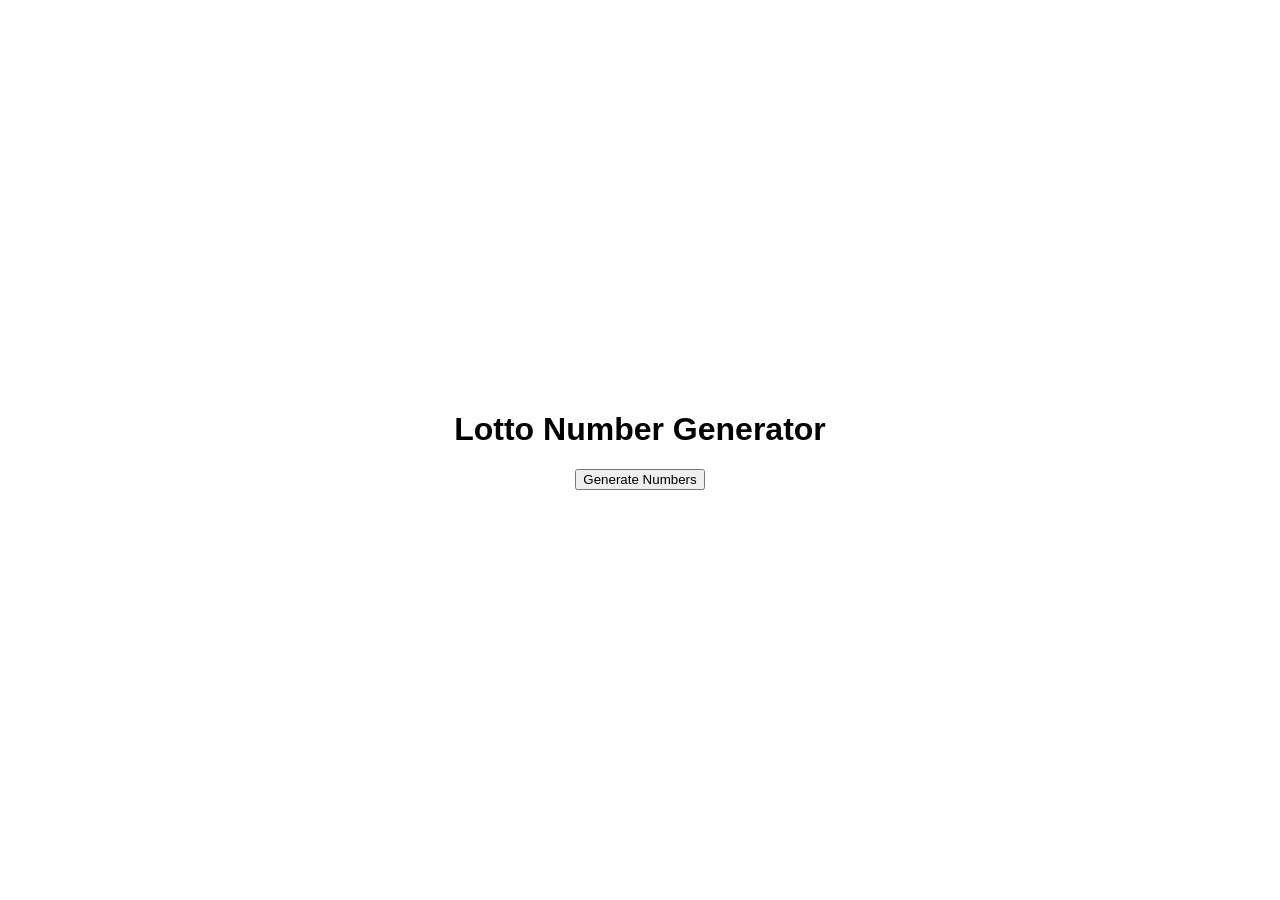
==== index.html @ 63b9f229 "Upload current code for product builder lecture" ====
<!doctype html>
<html lang="en">
<head>
  <meta charset="UTF-8" />
  <meta name="viewport" content="width=device-width, initial-scale=1.0" />
  <title>Lotto Number Generator</title>
  <link href='/style.css' rel='stylesheet'>
</head>
<body>
  <h1>Lotto Number Generator</h1>
  <button id="generator-button">Generate Numbers</button>
  <div id="lotto-numbers"></div>
  <script defer type="text/javascript" src="/main.js"></script>
</body>
</html>
---- style.css ----
body {
  font-family: sans-serif;
  display: flex;
  flex-direction: column;
  align-items: center;
  justify-content: center;
  height: 100vh;
  margin: 0;
}

#lotto-numbers {
  display: flex;
  margin-top: 20px;
}

.lotto-number {
  width: 50px;
  height: 50px;
  border-radius: 50%;
  background-color: #eee;
  display: flex;
  align-items: center;
  justify-content: center;
  margin: 0 5px;
  font-size: 20px;
}
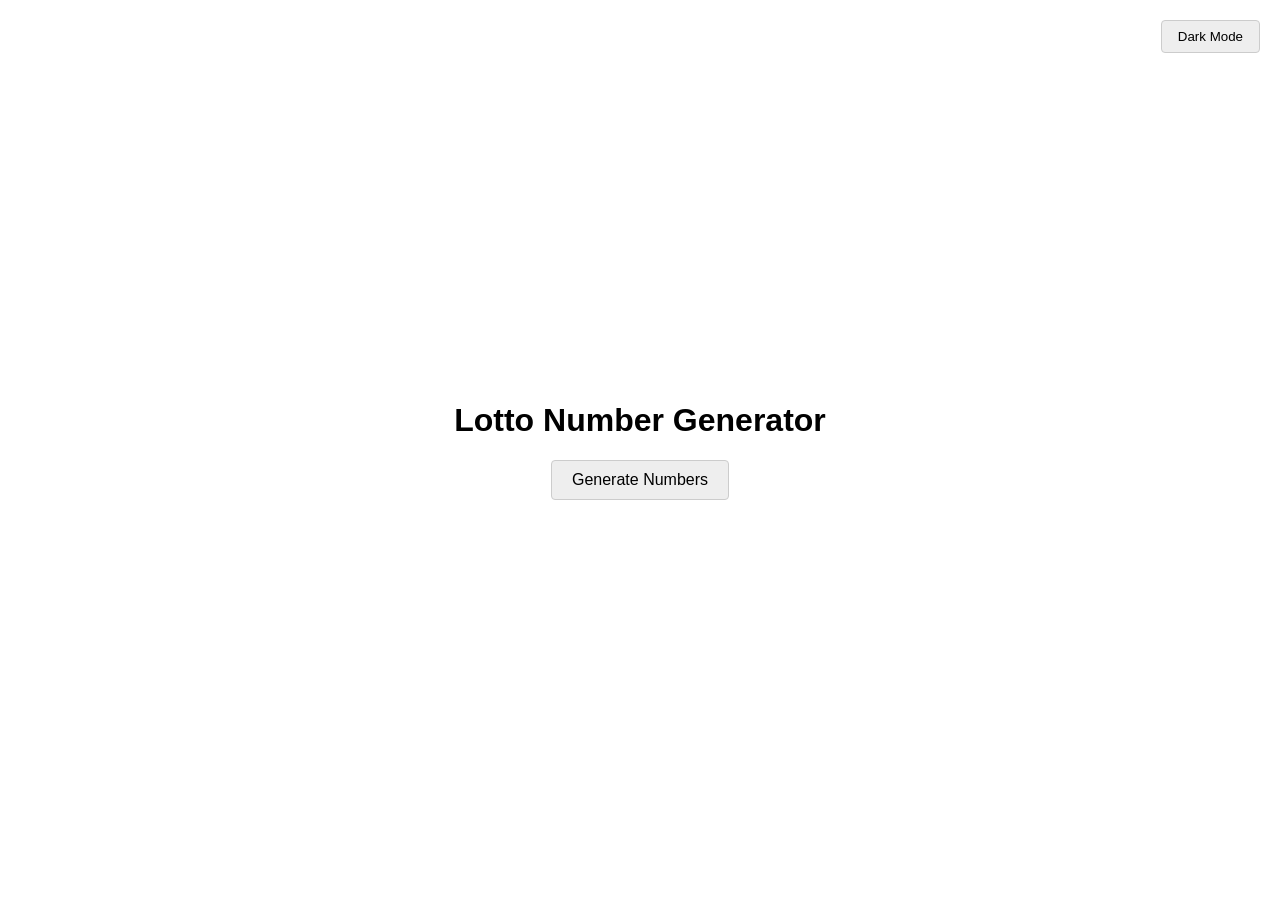
==== commit 1a8a0f64: "Add Dark/Light mode and theme toggle feature" ====
--- a/index.html
+++ b/index.html
@@ -7,9 +7,10 @@
   <link href='/style.css' rel='stylesheet'>
 </head>
 <body>
+  <button id="theme-toggle">Dark Mode</button>
   <h1>Lotto Number Generator</h1>
   <button id="generator-button">Generate Numbers</button>
   <div id="lotto-numbers"></div>
   <script defer type="text/javascript" src="/main.js"></script>
 </body>
-</html>+</html>
--- a/style.css
+++ b/style.css
@@ -1,3 +1,21 @@
+:root {
+  --bg-color: #ffffff;
+  --text-color: #000000;
+  --button-bg: #eeeeee;
+  --button-text: #000000;
+  --ball-bg: #f0f0f0;
+  --ball-text: #000000;
+}
+
+[data-theme='dark'] {
+  --bg-color: #1a1a1a;
+  --text-color: #f0f0f0;
+  --button-bg: #333333;
+  --button-text: #ffffff;
+  --ball-bg: #444444;
+  --ball-text: #ffffff;
+}
+
 body {
   font-family: sans-serif;
   display: flex;
@@ -6,6 +24,31 @@
   justify-content: center;
   height: 100vh;
   margin: 0;
+  background-color: var(--bg-color);
+  color: var(--text-color);
+  transition: background-color 0.3s, color 0.3s;
+}
+
+#theme-toggle {
+  position: absolute;
+  top: 20px;
+  right: 20px;
+  padding: 8px 16px;
+  cursor: pointer;
+  background-color: var(--button-bg);
+  color: var(--button-text);
+  border: 1px solid #ccc;
+  border-radius: 4px;
+}
+
+#generator-button {
+  padding: 10px 20px;
+  font-size: 16px;
+  cursor: pointer;
+  background-color: var(--button-bg);
+  color: var(--button-text);
+  border: 1px solid #ccc;
+  border-radius: 4px;
 }
 
 #lotto-numbers {
@@ -17,10 +60,12 @@
   width: 50px;
   height: 50px;
   border-radius: 50%;
-  background-color: #eee;
+  background-color: var(--ball-bg);
+  color: var(--ball-text);
   display: flex;
   align-items: center;
   justify-content: center;
   margin: 0 5px;
   font-size: 20px;
+  border: 1px solid #ccc;
 }
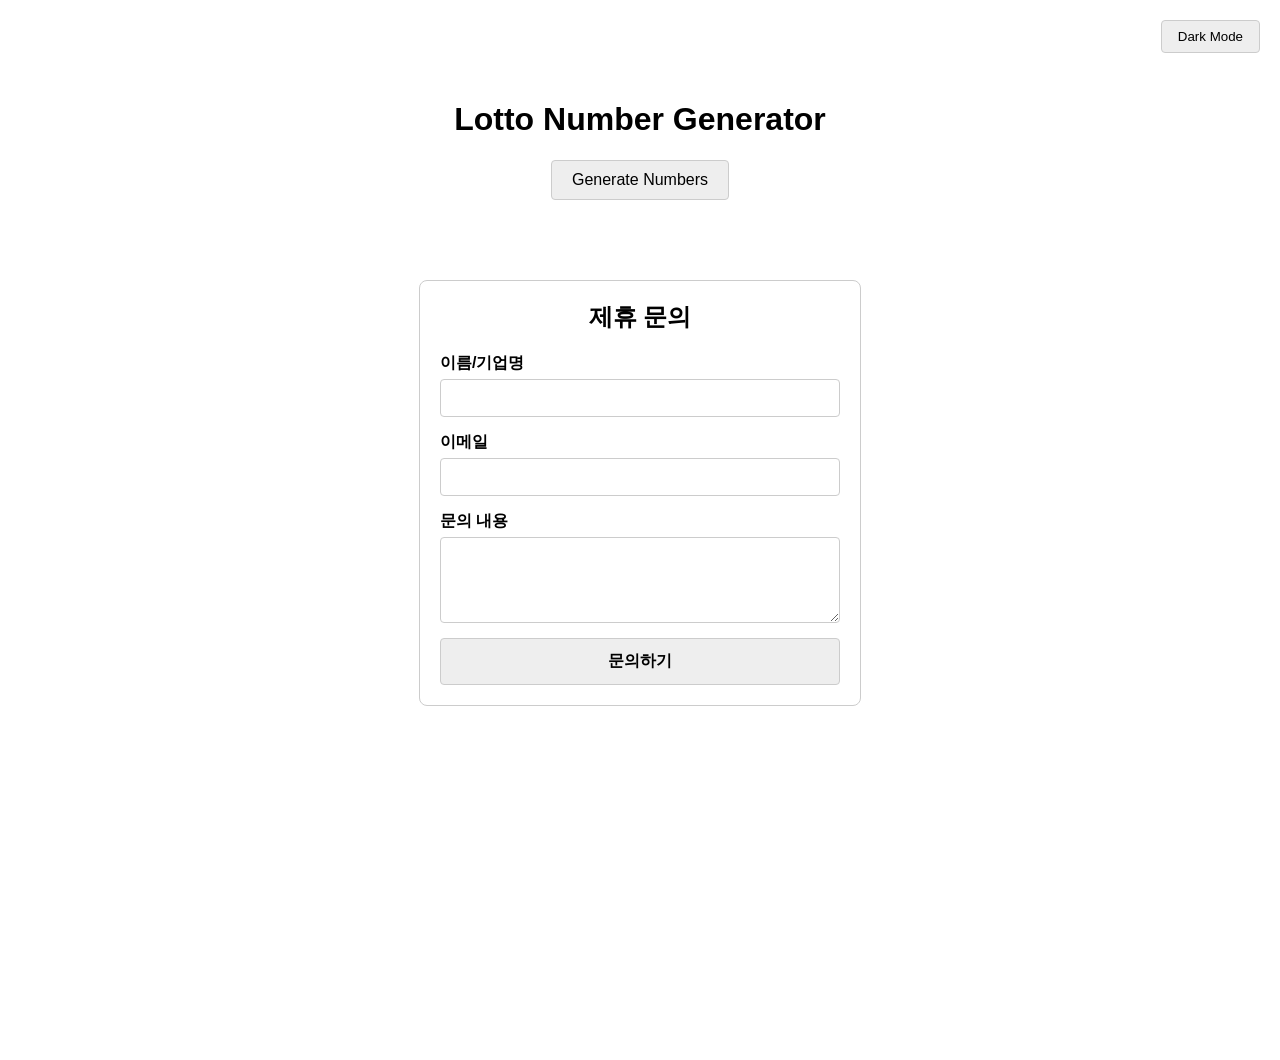
==== commit 4a991c36: "Add partnership inquiry form with Formspree" ====
--- a/index.html
+++ b/index.html
@@ -11,6 +11,26 @@
   <h1>Lotto Number Generator</h1>
   <button id="generator-button">Generate Numbers</button>
   <div id="lotto-numbers"></div>
+
+  <section id="partnership-form">
+    <h2>제휴 문의</h2>
+    <form action="https://formspree.io/f/mbdaevob" method="POST">
+      <div class="form-group">
+        <label for="name">이름/기업명</label>
+        <input type="text" id="name" name="name" required>
+      </div>
+      <div class="form-group">
+        <label for="email">이메일</label>
+        <input type="email" id="email" name="email" required>
+      </div>
+      <div class="form-group">
+        <label for="message">문의 내용</label>
+        <textarea id="message" name="message" rows="4" required></textarea>
+      </div>
+      <button type="submit" id="submit-button">문의하기</button>
+    </form>
+  </section>
+
   <script defer type="text/javascript" src="/main.js"></script>
 </body>
 </html>
--- a/style.css
+++ b/style.css
@@ -21,16 +21,17 @@
   display: flex;
   flex-direction: column;
   align-items: center;
-  justify-content: center;
-  height: 100vh;
+  justify-content: flex-start;
+  min-height: 100vh;
   margin: 0;
+  padding: 80px 20px;
   background-color: var(--bg-color);
   color: var(--text-color);
   transition: background-color 0.3s, color 0.3s;
 }
 
 #theme-toggle {
-  position: absolute;
+  position: fixed;
   top: 20px;
   right: 20px;
   padding: 8px 16px;
@@ -69,3 +70,51 @@
   font-size: 20px;
   border: 1px solid #ccc;
 }
+
+#partnership-form {
+  margin-top: 60px;
+  width: 100%;
+  max-width: 400px;
+  padding: 20px;
+  border: 1px solid #ccc;
+  border-radius: 8px;
+  background-color: var(--bg-color);
+}
+
+#partnership-form h2 {
+  text-align: center;
+  margin-top: 0;
+}
+
+.form-group {
+  margin-bottom: 15px;
+  display: flex;
+  flex-direction: column;
+}
+
+.form-group label {
+  margin-bottom: 5px;
+  font-weight: bold;
+}
+
+.form-group input,
+.form-group textarea {
+  padding: 10px;
+  border: 1px solid #ccc;
+  border-radius: 4px;
+  background-color: var(--bg-color);
+  color: var(--text-color);
+  font-size: 14px;
+}
+
+#submit-button {
+  width: 100%;
+  padding: 12px;
+  font-size: 16px;
+  cursor: pointer;
+  background-color: var(--button-bg);
+  color: var(--button-text);
+  border: 1px solid #ccc;
+  border-radius: 4px;
+  font-weight: bold;
+}
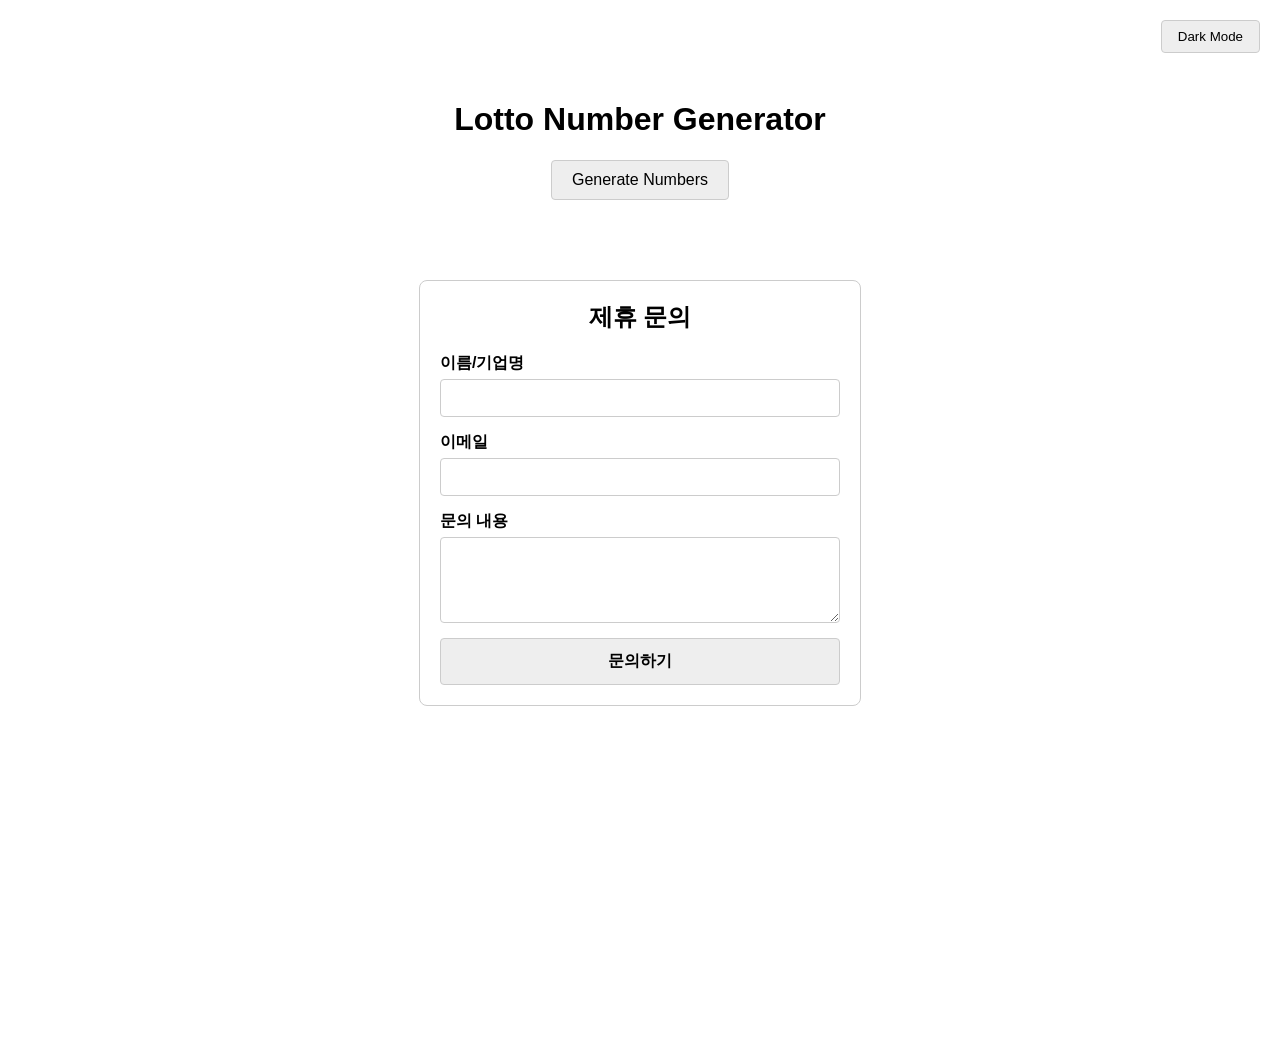
==== commit e86a9026: "Add Disqus comment section" ====
--- a/index.html
+++ b/index.html
@@ -31,6 +31,28 @@
     </form>
   </section>
 
+  <section id="comments">
+    <div id="disqus_thread"></div>
+    <script>
+        /**
+        *  RECOMMENDED CONFIGURATION VARIABLES: EDIT AND UNCOMMENT THE SECTION BELOW TO INSERT DYNAMIC VALUES FROM YOUR PLATFORM OR CMS.
+        *  LEARN WHY DEFINING THESE VARIABLES IS IMPORTANT: https://disqus.com/admin/universalcode/#configuration-variables    */
+        /*
+        var disqus_config = function () {
+        this.page.url = PAGE_URL;  // Replace PAGE_URL with your page's canonical URL variable
+        this.page.identifier = PAGE_IDENTIFIER; // Replace PAGE_IDENTIFIER with your page's unique identifier variable
+        };
+        */
+        (function() { // DON'T EDIT BELOW THIS LINE
+        var d = document, s = d.createElement('script');
+        s.src = 'https://productbuilder-njjgmmqi5a.disqus.com/embed.js';
+        s.setAttribute('data-timestamp', +new Date());
+        (d.head || d.body).appendChild(s);
+        })();
+    </script>
+    <noscript>Please enable JavaScript to view the <a href="https://disqus.com/?ref_noscript">comments powered by Disqus.</a></noscript>
+  </section>
+
   <script defer type="text/javascript" src="/main.js"></script>
 </body>
 </html>
--- a/style.css
+++ b/style.css
@@ -118,3 +118,10 @@
   border-radius: 4px;
   font-weight: bold;
 }
+
+#comments {
+  margin-top: 60px;
+  width: 100%;
+  max-width: 600px;
+  padding: 20px;
+}
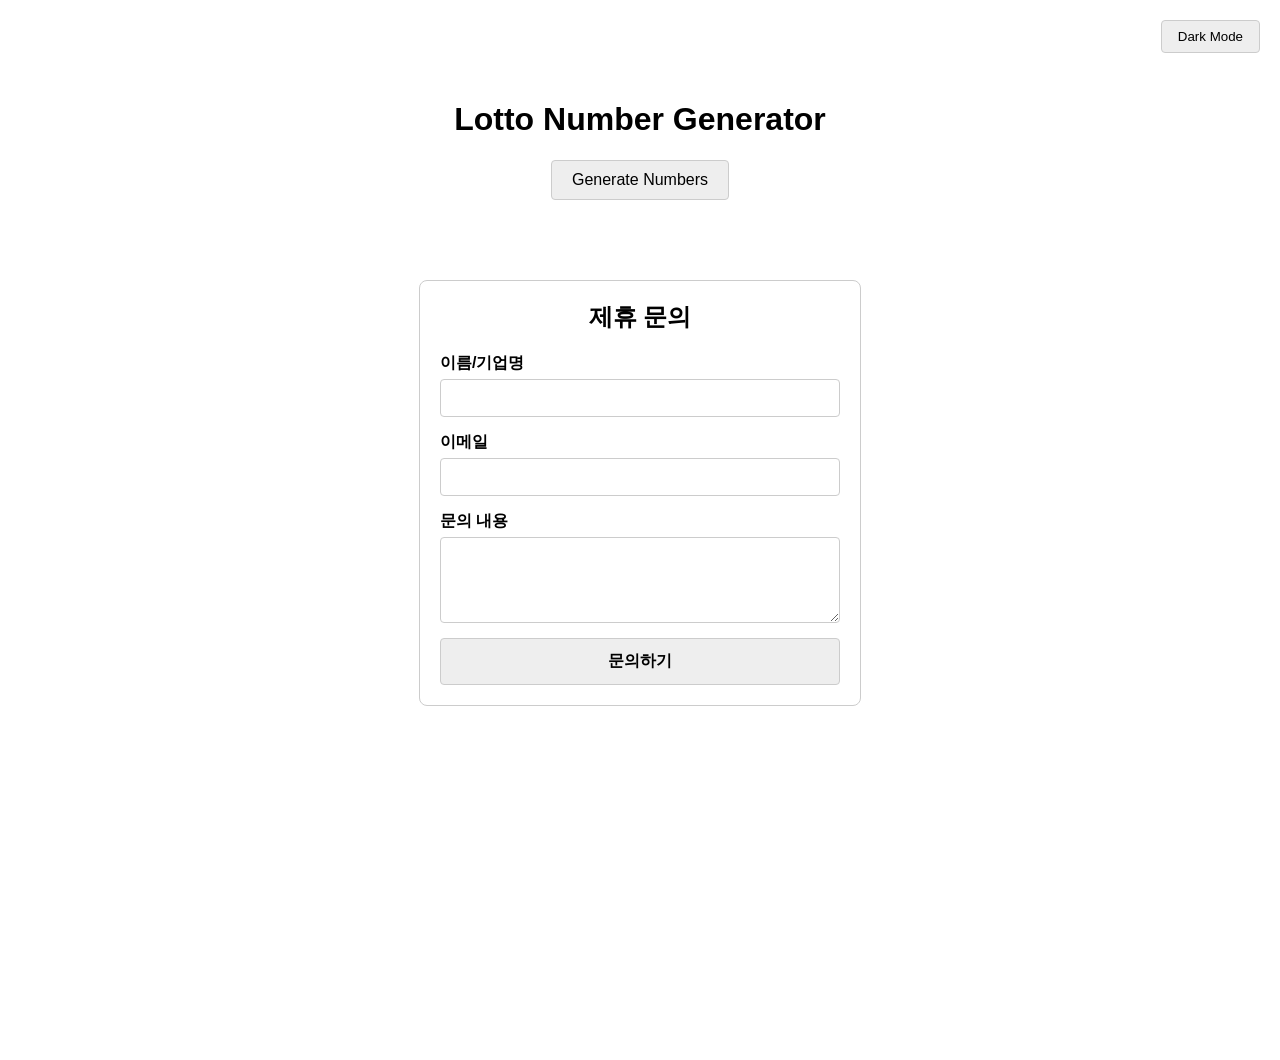
==== commit d3264936: "Add Google AdSense script" ====
--- a/index.html
+++ b/index.html
@@ -4,6 +4,8 @@
   <meta charset="UTF-8" />
   <meta name="viewport" content="width=device-width, initial-scale=1.0" />
   <title>Lotto Number Generator</title>
+  <script async src="https://pagead2.googlesyndication.com/pagead/js/adsbygoogle.js?client=ca-pub-6834565476457614"
+     crossorigin="anonymous"></script>
   <link href='/style.css' rel='stylesheet'>
 </head>
 <body>
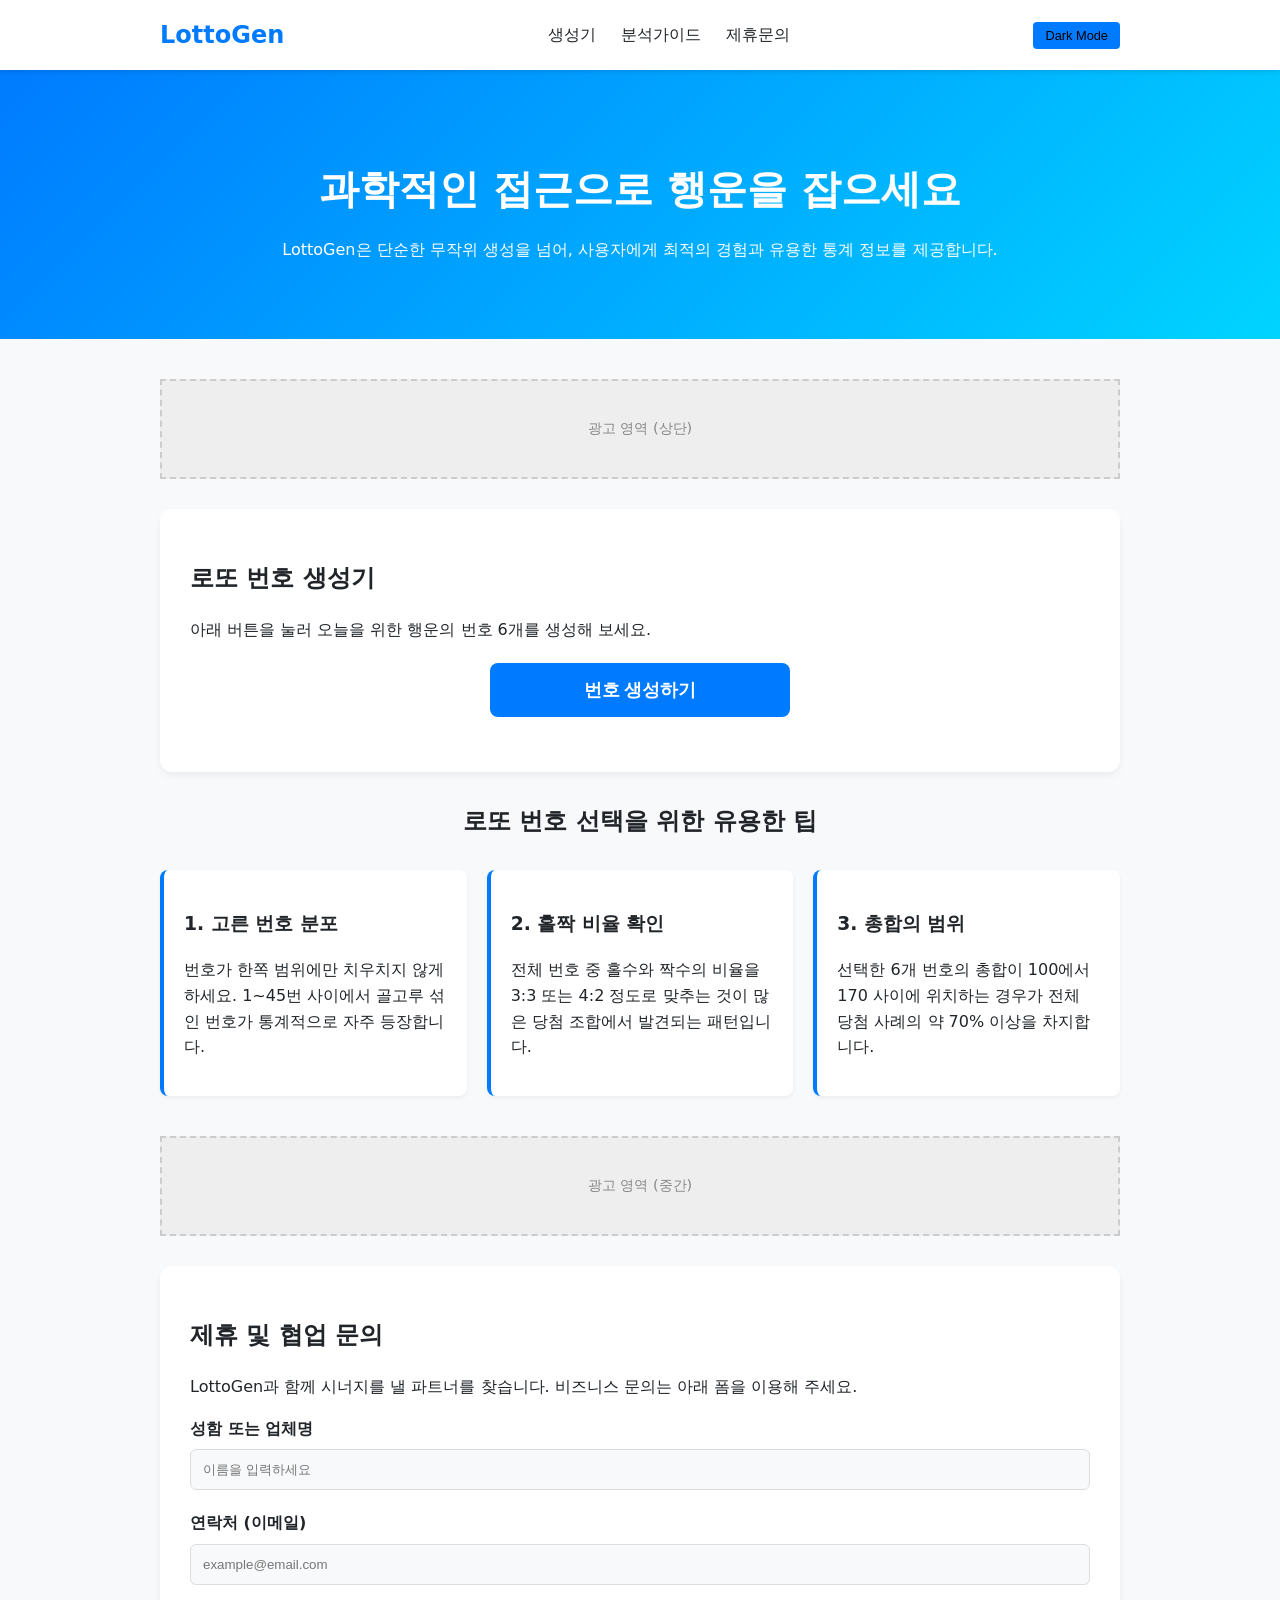
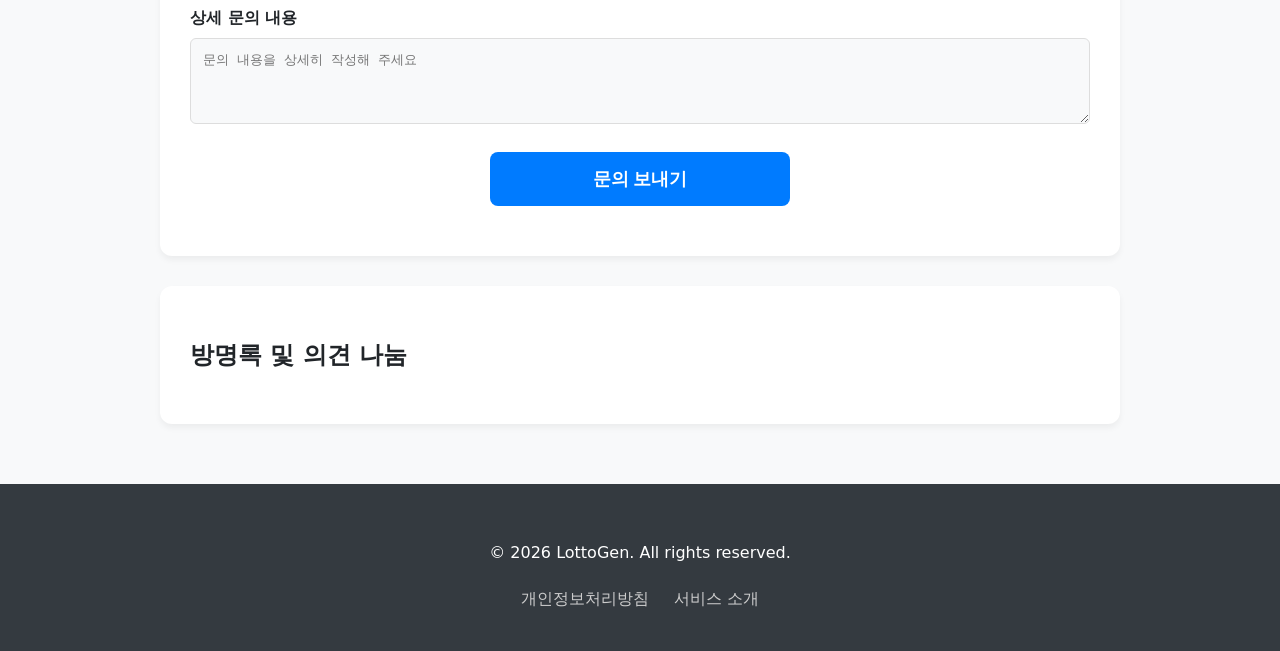
==== commit 2c79c2f1: "Optimize for AdSense: Add Privacy Policy, Nav, and high-quality content" ====
--- a/index.html
+++ b/index.html
@@ -1,59 +1,106 @@
 <!doctype html>
-<html lang="en">
+<html lang="ko">
 <head>
   <meta charset="UTF-8" />
   <meta name="viewport" content="width=device-width, initial-scale=1.0" />
-  <title>Lotto Number Generator</title>
+  <title>LottoGen - 고품질 로또 번호 생성기 및 분석 가이드</title>
   <script async src="https://pagead2.googlesyndication.com/pagead/js/adsbygoogle.js?client=ca-pub-6834565476457614"
      crossorigin="anonymous"></script>
   <link href='/style.css' rel='stylesheet'>
 </head>
 <body>
-  <button id="theme-toggle">Dark Mode</button>
-  <h1>Lotto Number Generator</h1>
-  <button id="generator-button">Generate Numbers</button>
-  <div id="lotto-numbers"></div>
+  <nav>
+    <div class="nav-container">
+      <a href="/" class="logo">LottoGen</a>
+      <div class="nav-links">
+        <a href="#generator">생성기</a>
+        <a href="#about">분석가이드</a>
+        <a href="#partnership">제휴문의</a>
+      </div>
+      <button id="theme-toggle">Dark Mode</button>
+    </div>
+  </nav>
 
-  <section id="partnership-form">
-    <h2>제휴 문의</h2>
-    <form action="https://formspree.io/f/mbdaevob" method="POST">
-      <div class="form-group">
-        <label for="name">이름/기업명</label>
-        <input type="text" id="name" name="name" required>
+  <header class="hero">
+    <h1>과학적인 접근으로 행운을 잡으세요</h1>
+    <p>LottoGen은 단순한 무작위 생성을 넘어, 사용자에게 최적의 경험과 유용한 통계 정보를 제공합니다.</p>
+  </header>
+
+  <main class="container">
+    <!-- 광고 영역 A -->
+    <div class="ad-placeholder">광고 영역 (상단)</div>
+
+    <section id="generator" class="card">
+      <h2>로또 번호 생성기</h2>
+      <p>아래 버튼을 눌러 오늘을 위한 행운의 번호 6개를 생성해 보세요.</p>
+      <button id="generator-button">번호 생성하기</button>
+      <div id="lotto-numbers"></div>
+    </section>
+
+    <section id="about" class="content-section">
+      <h2>로또 번호 선택을 위한 유용한 팁</h2>
+      <div class="grid">
+        <div class="info-card">
+          <h3>1. 고른 번호 분포</h3>
+          <p>번호가 한쪽 범위에만 치우치지 않게 하세요. 1~45번 사이에서 골고루 섞인 번호가 통계적으로 자주 등장합니다.</p>
+        </div>
+        <div class="info-card">
+          <h3>2. 홀짝 비율 확인</h3>
+          <p>전체 번호 중 홀수와 짝수의 비율을 3:3 또는 4:2 정도로 맞추는 것이 많은 당첨 조합에서 발견되는 패턴입니다.</p>
+        </div>
+        <div class="info-card">
+          <h3>3. 총합의 범위</h3>
+          <p>선택한 6개 번호의 총합이 100에서 170 사이에 위치하는 경우가 전체 당첨 사례의 약 70% 이상을 차지합니다.</p>
+        </div>
       </div>
-      <div class="form-group">
-        <label for="email">이메일</label>
-        <input type="email" id="email" name="email" required>
+    </section>
+
+    <!-- 광고 영역 B -->
+    <div class="ad-placeholder">광고 영역 (중간)</div>
+
+    <section id="partnership" class="card">
+      <h2>제휴 및 협업 문의</h2>
+      <p>LottoGen과 함께 시너지를 낼 파트너를 찾습니다. 비즈니스 문의는 아래 폼을 이용해 주세요.</p>
+      <form action="https://formspree.io/f/mbdaevob" method="POST">
+        <div class="form-group">
+          <label for="name">성함 또는 업체명</label>
+          <input type="text" id="name" name="name" placeholder="이름을 입력하세요" required>
+        </div>
+        <div class="form-group">
+          <label for="email">연락처 (이메일)</label>
+          <input type="email" id="email" name="email" placeholder="example@email.com" required>
+        </div>
+        <div class="form-group">
+          <label for="message">상세 문의 내용</label>
+          <textarea id="message" name="message" rows="4" placeholder="문의 내용을 상세히 작성해 주세요" required></textarea>
+        </div>
+        <button type="submit" id="submit-button">문의 보내기</button>
+      </form>
+    </section>
+
+    <section id="comments" class="card">
+      <h2>방명록 및 의견 나눔</h2>
+      <div id="disqus_thread"></div>
+      <script>
+          (function() {
+          var d = document, s = d.createElement('script');
+          s.src = 'https://productbuilder-njjgmmqi5a.disqus.com/embed.js';
+          s.setAttribute('data-timestamp', +new Date());
+          (d.head || d.body).appendChild(s);
+          })();
+      </script>
+    </section>
+  </main>
+
+  <footer>
+    <div class="footer-container">
+      <p>&copy; 2026 LottoGen. All rights reserved.</p>
+      <div class="footer-links">
+        <a href="/privacy.html">개인정보처리방침</a>
+        <a href="#about">서비스 소개</a>
       </div>
-      <div class="form-group">
-        <label for="message">문의 내용</label>
-        <textarea id="message" name="message" rows="4" required></textarea>
-      </div>
-      <button type="submit" id="submit-button">문의하기</button>
-    </form>
-  </section>
-
-  <section id="comments">
-    <div id="disqus_thread"></div>
-    <script>
-        /**
-        *  RECOMMENDED CONFIGURATION VARIABLES: EDIT AND UNCOMMENT THE SECTION BELOW TO INSERT DYNAMIC VALUES FROM YOUR PLATFORM OR CMS.
-        *  LEARN WHY DEFINING THESE VARIABLES IS IMPORTANT: https://disqus.com/admin/universalcode/#configuration-variables    */
-        /*
-        var disqus_config = function () {
-        this.page.url = PAGE_URL;  // Replace PAGE_URL with your page's canonical URL variable
-        this.page.identifier = PAGE_IDENTIFIER; // Replace PAGE_IDENTIFIER with your page's unique identifier variable
-        };
-        */
-        (function() { // DON'T EDIT BELOW THIS LINE
-        var d = document, s = d.createElement('script');
-        s.src = 'https://productbuilder-njjgmmqi5a.disqus.com/embed.js';
-        s.setAttribute('data-timestamp', +new Date());
-        (d.head || d.body).appendChild(s);
-        })();
-    </script>
-    <noscript>Please enable JavaScript to view the <a href="https://disqus.com/?ref_noscript">comments powered by Disqus.</a></noscript>
-  </section>
+    </div>
+  </footer>
 
   <script defer type="text/javascript" src="/main.js"></script>
 </body>
--- a/style.css
+++ b/style.css
@@ -1,60 +1,145 @@
 :root {
-  --bg-color: #ffffff;
-  --text-color: #000000;
-  --button-bg: #eeeeee;
-  --button-text: #000000;
-  --ball-bg: #f0f0f0;
+  --bg-color: #f8f9fa;
+  --card-bg: #ffffff;
+  --text-color: #212529;
+  --primary-color: #007bff;
+  --secondary-color: #6c757d;
+  --button-bg: #007bff;
+  --button-text: #ffffff;
+  --ball-bg: #ffc107;
   --ball-text: #000000;
+  --nav-bg: #ffffff;
+  --footer-bg: #343a40;
+  --footer-text: #ffffff;
 }
 
 [data-theme='dark'] {
-  --bg-color: #1a1a1a;
-  --text-color: #f0f0f0;
-  --button-bg: #333333;
+  --bg-color: #121212;
+  --card-bg: #1e1e1e;
+  --text-color: #e0e0e0;
+  --primary-color: #3700b3;
+  --secondary-color: #a0a0a0;
+  --button-bg: #3700b3;
   --button-text: #ffffff;
-  --ball-bg: #444444;
-  --ball-text: #ffffff;
+  --ball-bg: #bb86fc;
+  --ball-text: #000000;
+  --nav-bg: #1e1e1e;
+}
+
+* {
+  box-sizing: border-box;
 }
 
 body {
-  font-family: sans-serif;
-  display: flex;
-  flex-direction: column;
-  align-items: center;
-  justify-content: flex-start;
-  min-height: 100vh;
+  font-family: 'Pretendard', -apple-system, BlinkMacSystemFont, system-ui, Roboto, sans-serif;
+  line-height: 1.6;
   margin: 0;
-  padding: 80px 20px;
   background-color: var(--bg-color);
   color: var(--text-color);
   transition: background-color 0.3s, color 0.3s;
 }
 
+/* Navigation */
+nav {
+  position: sticky;
+  top: 0;
+  background-color: var(--nav-bg);
+  box-shadow: 0 2px 4px rgba(0,0,0,0.1);
+  z-index: 1000;
+  padding: 1rem 0;
+}
+
+.nav-container {
+  max-width: 1000px;
+  margin: 0 auto;
+  display: flex;
+  justify-content: space-between;
+  align-items: center;
+  padding: 0 20px;
+}
+
+.logo {
+  font-size: 1.5rem;
+  font-weight: bold;
+  color: var(--primary-color);
+  text-decoration: none;
+}
+
+.nav-links a {
+  margin-left: 20px;
+  text-decoration: none;
+  color: var(--text-color);
+  font-weight: 500;
+}
+
 #theme-toggle {
-  position: fixed;
-  top: 20px;
-  right: 20px;
-  padding: 8px 16px;
+  padding: 6px 12px;
   cursor: pointer;
-  background-color: var(--button-bg);
-  color: var(--button-text);
-  border: 1px solid #ccc;
+  background: var(--button-bg);
+  color: #white;
+  border: none;
   border-radius: 4px;
-}
-
-#generator-button {
-  padding: 10px 20px;
-  font-size: 16px;
-  cursor: pointer;
-  background-color: var(--button-bg);
-  color: var(--button-text);
-  border: 1px solid #ccc;
-  border-radius: 4px;
-}
-
+  font-size: 0.8rem;
+}
+
+/* Hero Section */
+.hero {
+  background: linear-gradient(135deg, #007bff 0%, #00d4ff 100%);
+  color: white;
+  text-align: center;
+  padding: 60px 20px;
+}
+
+.hero h1 {
+  font-size: 2.5rem;
+  margin-bottom: 1rem;
+}
+
+/* Container */
+.container {
+  max-width: 1000px;
+  margin: 40px auto;
+  padding: 0 20px;
+}
+
+/* Cards */
+.card {
+  background-color: var(--card-bg);
+  padding: 30px;
+  border-radius: 12px;
+  box-shadow: 0 4px 6px rgba(0,0,0,0.05);
+  margin-bottom: 30px;
+}
+
+.content-section {
+  margin-bottom: 40px;
+}
+
+.content-section h2 {
+  text-align: center;
+  margin-bottom: 30px;
+}
+
+.grid {
+  display: grid;
+  grid-template-columns: repeat(auto-fit, minmax(280px, 1fr));
+  gap: 20px;
+}
+
+.info-card {
+  background-color: var(--card-bg);
+  padding: 20px;
+  border-radius: 8px;
+  border-left: 4px solid var(--primary-color);
+  box-shadow: 0 2px 4px rgba(0,0,0,0.05);
+}
+
+/* Lotto Numbers */
 #lotto-numbers {
   display: flex;
-  margin-top: 20px;
+  justify-content: center;
+  flex-wrap: wrap;
+  margin-top: 25px;
 }
 
 .lotto-number {
@@ -66,62 +151,109 @@
   display: flex;
   align-items: center;
   justify-content: center;
-  margin: 0 5px;
-  font-size: 20px;
-  border: 1px solid #ccc;
-}
-
-#partnership-form {
-  margin-top: 60px;
+  margin: 10px;
+  font-size: 1.2rem;
+  font-weight: bold;
+  box-shadow: 0 4px 8px rgba(0,0,0,0.1);
+}
+
+/* Buttons */
+#generator-button, #submit-button {
+  display: block;
   width: 100%;
-  max-width: 400px;
-  padding: 20px;
-  border: 1px solid #ccc;
+  max-width: 300px;
+  margin: 20px auto;
+  padding: 15px;
+  font-size: 1.1rem;
+  font-weight: bold;
+  cursor: pointer;
+  background-color: var(--button-bg);
+  color: white;
+  border: none;
   border-radius: 8px;
-  background-color: var(--bg-color);
-}
-
-#partnership-form h2 {
-  text-align: center;
-  margin-top: 0;
-}
-
+  transition: transform 0.2s;
+}
+
+#generator-button:active, #submit-button:active {
+  transform: scale(0.98);
+}
+
+/* Form */
 .form-group {
-  margin-bottom: 15px;
-  display: flex;
-  flex-direction: column;
+  margin-bottom: 20px;
 }
 
 .form-group label {
-  margin-bottom: 5px;
-  font-weight: bold;
-}
-
-.form-group input,
-.form-group textarea {
-  padding: 10px;
-  border: 1px solid #ccc;
-  border-radius: 4px;
+  display: block;
+  margin-bottom: 8px;
+  font-weight: bold;
+}
+
+.form-group input, .form-group textarea {
+  width: 100%;
+  padding: 12px;
+  border: 1px solid #ddd;
+  border-radius: 6px;
   background-color: var(--bg-color);
   color: var(--text-color);
-  font-size: 14px;
-}
-
-#submit-button {
-  width: 100%;
-  padding: 12px;
-  font-size: 16px;
-  cursor: pointer;
-  background-color: var(--button-bg);
-  color: var(--button-text);
-  border: 1px solid #ccc;
-  border-radius: 4px;
-  font-weight: bold;
-}
-
-#comments {
+}
+
+/* Ad Placeholder */
+.ad-placeholder {
+  background-color: #eee;
+  height: 100px;
+  display: flex;
+  align-items: center;
+  justify-content: center;
+  margin-bottom: 30px;
+  border: 2px dashed #ccc;
+  color: #888;
+  font-size: 0.9rem;
+}
+
+/* Footer */
+footer {
+  background-color: var(--footer-bg);
+  color: var(--footer-text);
+  padding: 40px 0;
   margin-top: 60px;
-  width: 100%;
-  max-width: 600px;
-  padding: 20px;
-}
+}
+
+.footer-container {
+  max-width: 1000px;
+  margin: 0 auto;
+  text-align: center;
+  padding: 0 20px;
+}
+
+.footer-links {
+  margin-top: 20px;
+}
+
+.footer-links a {
+  color: #ccc;
+  margin: 0 10px;
+  text-decoration: none;
+}
+
+/* Policy Page specific */
+.content-container {
+  max-width: 800px;
+  margin: 40px auto;
+  padding: 0 20px;
+}
+
+.back-link {
+  display: inline-block;
+  margin-top: 30px;
+  color: var(--primary-color);
+}
+
+@media (max-width: 600px) {
+  .hero h1 {
+    font-size: 1.8rem;
+  }
+  .nav-links {
+    display: none;
+  }
+}
